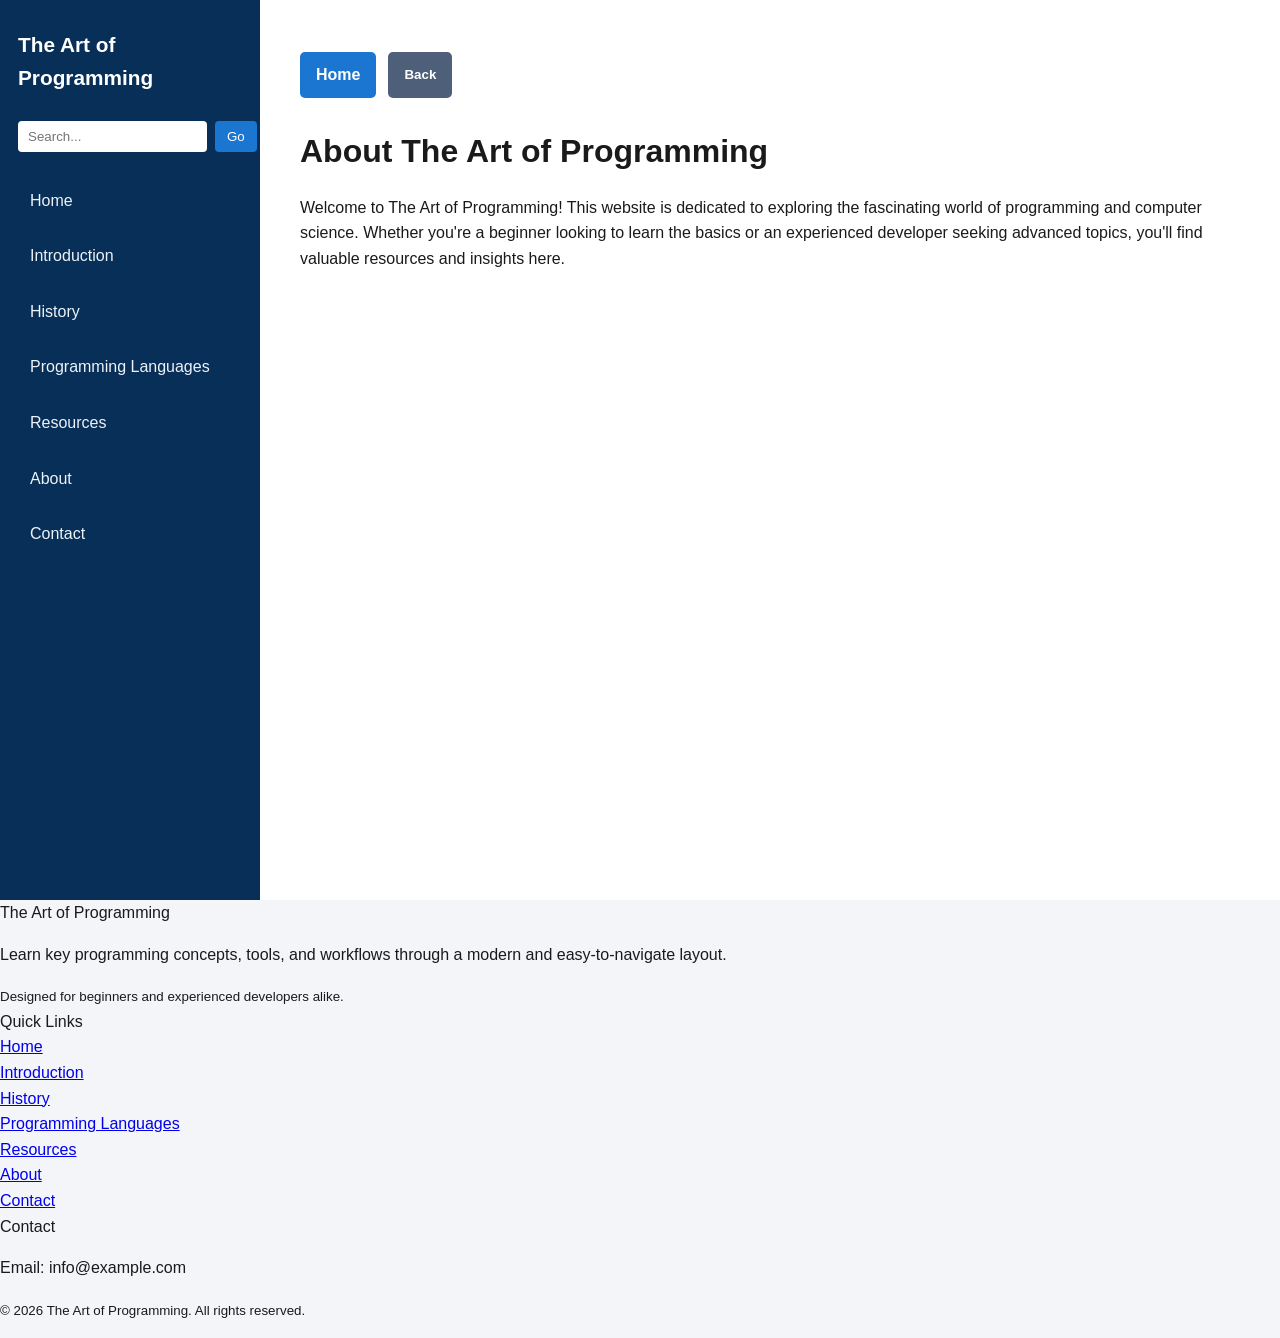
==== about.html @ c0d6c1f7 "this new oen" ====
<!DOCTYPE html>
<html lang="en">
<head>
    <meta charset="UTF-8">
    <meta name="viewport" content="width=device-width, initial-scale=1.0">
    <title>About - The Art of Programming</title>
</head>
<body>
  <style>
      body {
        font-family: Arial, sans-serif;
        line-height: 1.6;
        margin: 0;
        padding: 0;
        background-color: #f3f5f9;
        color: #1a1a1a;
      }
      .page-layout {
        display: flex;
        min-height: 100vh;
      }
      .sidebar {
        width: 260px;
        background-color: #072f57;
        color: #ffffff;
        padding: 28px 18px;
        box-sizing: border-box;
      }
      .logo {
        font-size: 1.3rem;
        font-weight: 700;
        margin-bottom: 26px;
      }
      .search-form {
        display: flex;
        gap: 8px;
        margin-bottom: 26px;
      }
      .search-form input {
        flex: 1;
        padding: 8px 10px;
        border: none;
        border-radius: 4px;
      }
      .search-form button {
        padding: 8px 12px;
        border: none;
        border-radius: 4px;
        background-color: #1b76d1;
        color: white;
        cursor: pointer;
      }
      .search-form button:hover {
        background-color: #1665ad;
      }
      .sidebar-nav {
        display: flex;
        flex-direction: column;
        gap: 10px;
      }
      .sidebar-nav a {
        color: #eef2f9;
        text-decoration: none;
        padding: 10px 12px;
        border-radius: 6px;
      }
      .sidebar-nav a:hover {
        background-color: rgba(255, 255, 255, 0.12);
      }
      .main-content {
        flex: 1;
        padding: 34px 40px;
        background-color: #ffffff;
      }
      .main-content h1 {
        font-size: 2rem;
        margin-top: 0;
        margin-bottom: 18px;
      }
      .button-bar {
        margin: 18px 0 28px;
        display: flex;
        flex-wrap: wrap;
        gap: 12px;
      }
      .button {
        display: inline-flex;
        align-items: center;
        justify-content: center;
        padding: 10px 16px;
        border-radius: 5px;
        border: none;
        background-color: #1b76d1;
        color: white;
        text-decoration: none;
        font-weight: 600;
        cursor: pointer;
      }
      .button:hover {
        background-color: #1665ad;
      }
      .button.secondary {
        background-color: #4d5f79;
      }
      .button.secondary:hover {
        background-color: #3a4f69;
      }
  </style>

  <div class="page-layout">
    <aside class="sidebar">
      <div class="logo">The Art of Programming</div>
      <form class="search-form" action="/search" method="get">
        <input type="text" name="q" placeholder="Search...">
        <button type="submit">Go</button>
      </form>
      <nav class="sidebar-nav">
        <a href="index.html">Home</a>
        <a href="introduction.html">Introduction</a>
        <a href="history.html">History</a>
        <a href="programming-languages.html">Programming Languages</a>
        <a href="resources.html">Resources</a>
        <a href="about.html">About</a>
        <a href="contact.html">Contact</a>
      </nav>
    </aside>
    <main class="main-content">
      <div class="button-bar">
        <a class="button" href="index.html">Home</a>
        <button class="button secondary" onclick="history.back()">Back</button>
      </div>
      <h1>About The Art of Programming</h1>
      <p>Welcome to The Art of Programming! This website is dedicated to exploring the fascinating
        world of programming and computer science. Whether you're a beginner looking to learn the basics or an experienced developer seeking advanced topics,
        you'll find valuable resources and insights here.</p>
    </main>
  </div>
  <footer class="footer">
    <div class="footer-col">
      <div class="footer-title">The Art of Programming</div>
      <p>Learn key programming concepts, tools, and workflows through a modern and easy-to-navigate layout.</p>
      <small>Designed for beginners and experienced developers alike.</small>
    </div>
    <div class="footer-col">
      <div class="footer-title">Quick Links</div>
      <a href="index.html">Home</a><br>
      <a href="introduction.html">Introduction</a><br>
      <a href="history.html">History</a><br>
      <a href="programming-languages.html">Programming Languages</a><br>
      <a href="resources.html">Resources</a><br>
      <a href="about.html">About</a><br>
      <a href="contact.html">Contact</a>
    </div>
    <div class="footer-col">
      <div class="footer-title">Contact</div>
      <p>Email: info@example.com</p>
      <p><small>&copy; 2026 The Art of Programming. All rights reserved.</small></p>
    </div>
  </footer>
</body>
</html>
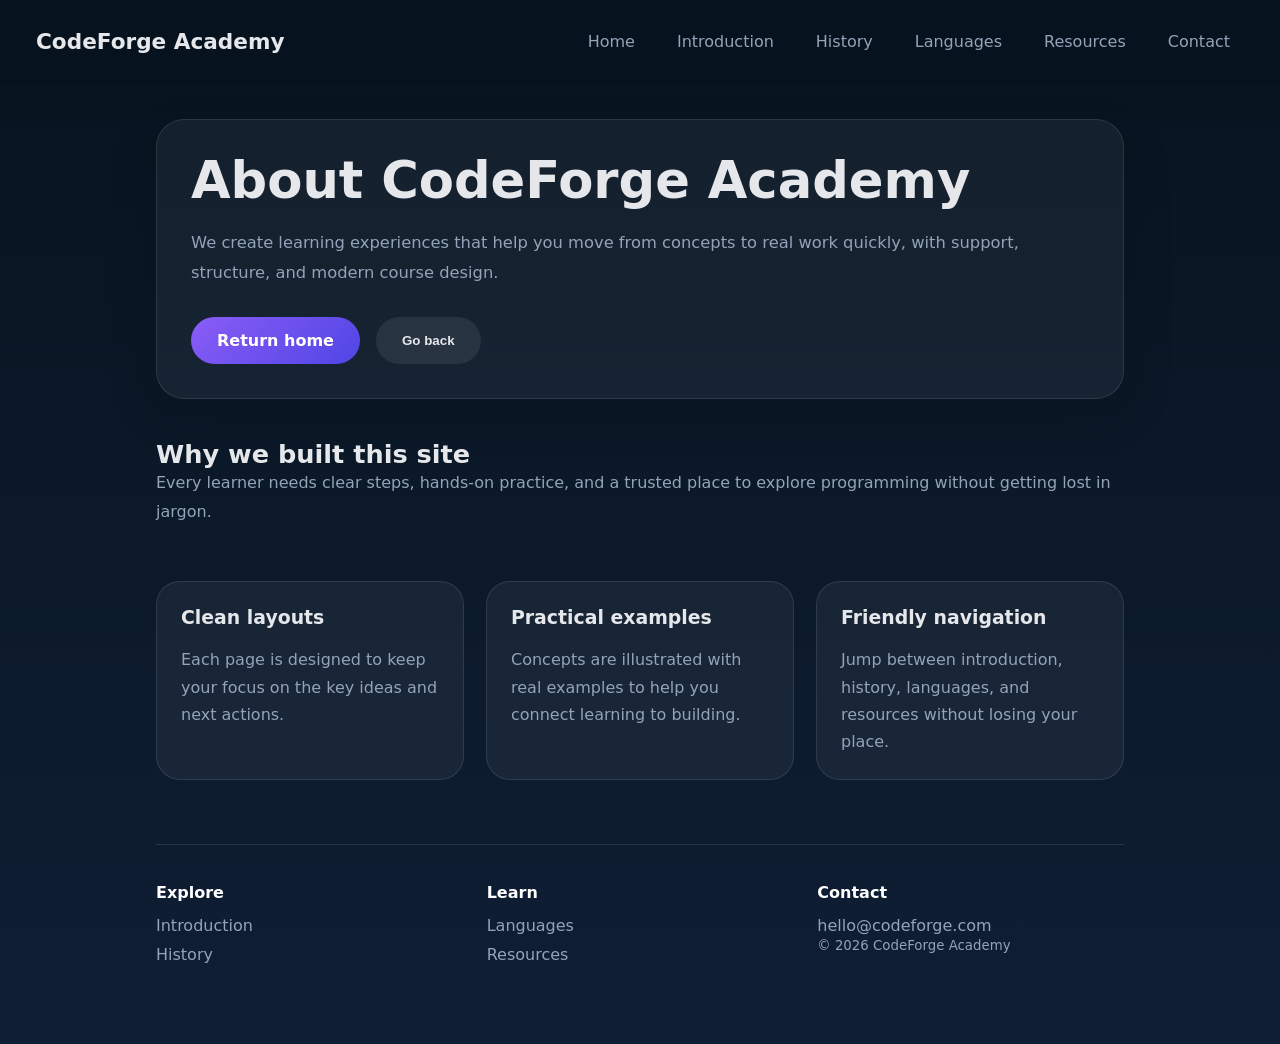
==== commit beb57d5f: "second time update" ====
--- a/about.html
+++ b/about.html
@@ -1,161 +1,102 @@
 <!DOCTYPE html>
-<html lang="en">
+<html lang="en-GB">
 <head>
-    <meta charset="UTF-8">
-    <meta name="viewport" content="width=device-width, initial-scale=1.0">
-    <title>About - The Art of Programming</title>
+  <meta charset="UTF-8">
+  <meta name="viewport" content="width=device-width, initial-scale=1.0">
+  <title>About - CodeForge Academy</title>
 </head>
 <body>
   <style>
-      body {
-        font-family: Arial, sans-serif;
-        line-height: 1.6;
-        margin: 0;
-        padding: 0;
-        background-color: #f3f5f9;
-        color: #1a1a1a;
-      }
-      .page-layout {
-        display: flex;
-        min-height: 100vh;
-      }
-      .sidebar {
-        width: 260px;
-        background-color: #072f57;
-        color: #ffffff;
-        padding: 28px 18px;
-        box-sizing: border-box;
-      }
-      .logo {
-        font-size: 1.3rem;
-        font-weight: 700;
-        margin-bottom: 26px;
-      }
-      .search-form {
-        display: flex;
-        gap: 8px;
-        margin-bottom: 26px;
-      }
-      .search-form input {
-        flex: 1;
-        padding: 8px 10px;
-        border: none;
-        border-radius: 4px;
-      }
-      .search-form button {
-        padding: 8px 12px;
-        border: none;
-        border-radius: 4px;
-        background-color: #1b76d1;
-        color: white;
-        cursor: pointer;
-      }
-      .search-form button:hover {
-        background-color: #1665ad;
-      }
-      .sidebar-nav {
-        display: flex;
-        flex-direction: column;
-        gap: 10px;
-      }
-      .sidebar-nav a {
-        color: #eef2f9;
-        text-decoration: none;
-        padding: 10px 12px;
-        border-radius: 6px;
-      }
-      .sidebar-nav a:hover {
-        background-color: rgba(255, 255, 255, 0.12);
-      }
-      .main-content {
-        flex: 1;
-        padding: 34px 40px;
-        background-color: #ffffff;
-      }
-      .main-content h1 {
-        font-size: 2rem;
-        margin-top: 0;
-        margin-bottom: 18px;
-      }
-      .button-bar {
-        margin: 18px 0 28px;
-        display: flex;
-        flex-wrap: wrap;
-        gap: 12px;
-      }
-      .button {
-        display: inline-flex;
-        align-items: center;
-        justify-content: center;
-        padding: 10px 16px;
-        border-radius: 5px;
-        border: none;
-        background-color: #1b76d1;
-        color: white;
-        text-decoration: none;
-        font-weight: 600;
-        cursor: pointer;
-      }
-      .button:hover {
-        background-color: #1665ad;
-      }
-      .button.secondary {
-        background-color: #4d5f79;
-      }
-      .button.secondary:hover {
-        background-color: #3a4f69;
-      }
+    :root { --bg: #07141f; --text: #e5e7eb; --muted: #94a3b8; --accent: #8b5cf6; }
+    body { margin:0; min-height:100vh; font-family: Inter, system-ui, -apple-system, BlinkMacSystemFont, 'Segoe UI', sans-serif; color: var(--text); background: linear-gradient(180deg, #07141f 0%, #0f1e34 100%); }
+    * { box-sizing:border-box; } a { color: inherit; text-decoration: none; }
+    header { display:flex; justify-content:space-between; align-items:center; padding:22px 36px; background: rgba(7,20,31,0.92); position:sticky; top:0; z-index:5; backdrop-filter: blur(10px); }
+    .brand { font-weight:800; font-size:1.35rem; }
+    .nav { display:flex; flex-wrap:wrap; gap:14px; }
+    .nav-link { padding:10px 14px; border-radius:999px; color: var(--muted); transition: background 0.2s ease, color 0.2s ease; }
+    .nav-link:hover { background: rgba(255,255,255,0.08); color: #fff; }
+    .page { max-width:1040px; margin:0 auto; padding:36px 36px 80px; }
+    .hero { background: rgba(255,255,255,0.05); border:1px solid rgba(255,255,255,0.10); border-radius:28px; padding:34px; box-shadow:0 20px 50px rgba(0,0,0,0.16); }
+    .hero h1 { margin:0; font-size: clamp(2.8rem, 4vw, 3.6rem); line-height:1.02; }
+    .hero p { margin:22px 0 0; color: var(--muted); line-height:1.8; font-size:1.02rem; }
+    .buttons { display:flex; flex-wrap:wrap; gap:16px; margin-top:30px; }
+    .button { border:none; border-radius:999px; padding:14px 26px; font-weight:700; cursor:pointer; transition: transform 0.2s ease, background 0.2s ease; }
+    .button-primary { background: linear-gradient(135deg, var(--accent), #4f46e5); color:#fff; }
+    .button-secondary { background: rgba(255,255,255,0.08); color: var(--text); }
+    .button:hover { transform: translateY(-2px); }
+    .content { display:grid; gap:26px; margin-top:40px; }
+    .content h2 { margin:0; font-size:1.6rem; }
+    .content p { margin:0; color: var(--muted); line-height:1.8; }
+    .cards { display:grid; grid-template-columns: repeat(auto-fit, minmax(240px,1fr)); gap:22px; margin-top:28px; }
+    .card { background: rgba(255,255,255,0.05); border:1px solid rgba(255,255,255,0.10); border-radius:24px; padding:24px; }
+    .card h3 { margin-top:0; font-size:1.18rem; }
+    .card p { margin:14px 0 0; color: var(--muted); line-height:1.7; }
+    .footer { margin-top:64px; padding-top:38px; border-top:1px solid rgba(255,255,255,0.10); display:grid; grid-template-columns:repeat(auto-fit,minmax(200px,1fr)); gap:24px; color: var(--muted); }
+    .footer h4 { margin:0 0 14px; color:#fff; }
+    .footer a { display:block; margin-top:10px; }
+    @media (max-width:720px) { header { padding:18px 18px; } .page { padding:24px 18px 60px; } }
   </style>
 
-  <div class="page-layout">
-    <aside class="sidebar">
-      <div class="logo">The Art of Programming</div>
-      <form class="search-form" action="/search" method="get">
-        <input type="text" name="q" placeholder="Search...">
-        <button type="submit">Go</button>
-      </form>
-      <nav class="sidebar-nav">
-        <a href="index.html">Home</a>
+  <header>
+    <div class="brand">CodeForge Academy</div>
+    <nav class="nav">
+      <a class="nav-link" href="index.html">Home</a>
+      <a class="nav-link" href="introduction.html">Introduction</a>
+      <a class="nav-link" href="history.html">History</a>
+      <a class="nav-link" href="programming-languages.html">Languages</a>
+      <a class="nav-link" href="resources.html">Resources</a>
+      <a class="nav-link" href="contact.html">Contact</a>
+    </nav>
+  </header>
+
+  <main class="page">
+    <section class="hero">
+      <h1>About CodeForge Academy</h1>
+      <p>We create learning experiences that help you move from concepts to real work quickly, with support, structure, and modern course design.</p>
+      <div class="buttons">
+        <a class="button button-primary" href="index.html">Return home</a>
+        <button class="button button-secondary" onclick="history.back()">Go back</button>
+      </div>
+    </section>
+
+    <section class="content">
+      <div>
+        <h2>Why we built this site</h2>
+        <p>Every learner needs clear steps, hands-on practice, and a trusted place to explore programming without getting lost in jargon.</p>
+      </div>
+      <div class="cards">
+        <article class="card">
+          <h3>Clean layouts</h3>
+          <p>Each page is designed to keep your focus on the key ideas and next actions.</p>
+        </article>
+        <article class="card">
+          <h3>Practical examples</h3>
+          <p>Concepts are illustrated with real examples to help you connect learning to building.</p>
+        </article>
+        <article class="card">
+          <h3>Friendly navigation</h3>
+          <p>Jump between introduction, history, languages, and resources without losing your place.</p>
+        </article>
+      </div>
+    </section>
+
+    <footer class="footer">
+      <div>
+        <h4>Explore</h4>
         <a href="introduction.html">Introduction</a>
         <a href="history.html">History</a>
-        <a href="programming-languages.html">Programming Languages</a>
+      </div>
+      <div>
+        <h4>Learn</h4>
+        <a href="programming-languages.html">Languages</a>
         <a href="resources.html">Resources</a>
-        <a href="about.html">About</a>
-        <a href="contact.html">Contact</a>
-      </nav>
-    </aside>
-    <main class="main-content">
-      <div class="button-bar">
-        <a class="button" href="index.html">Home</a>
-        <button class="button secondary" onclick="history.back()">Back</button>
       </div>
-      <h1>About The Art of Programming</h1>
-      <p>Welcome to The Art of Programming! This website is dedicated to exploring the fascinating
-        world of programming and computer science. Whether you're a beginner looking to learn the basics or an experienced developer seeking advanced topics,
-        you'll find valuable resources and insights here.</p>
-    </main>
-  </div>
-  <footer class="footer">
-    <div class="footer-col">
-      <div class="footer-title">The Art of Programming</div>
-      <p>Learn key programming concepts, tools, and workflows through a modern and easy-to-navigate layout.</p>
-      <small>Designed for beginners and experienced developers alike.</small>
-    </div>
-    <div class="footer-col">
-      <div class="footer-title">Quick Links</div>
-      <a href="index.html">Home</a><br>
-      <a href="introduction.html">Introduction</a><br>
-      <a href="history.html">History</a><br>
-      <a href="programming-languages.html">Programming Languages</a><br>
-      <a href="resources.html">Resources</a><br>
-      <a href="about.html">About</a><br>
-      <a href="contact.html">Contact</a>
-    </div>
-    <div class="footer-col">
-      <div class="footer-title">Contact</div>
-      <p>Email: info@example.com</p>
-      <p><small>&copy; 2026 The Art of Programming. All rights reserved.</small></p>
-    </div>
-  </footer>
+      <div>
+        <h4>Contact</h4>
+        <a href="mailto:hello@codeforge.com">hello@codeforge.com</a>
+        <small>&copy; 2026 CodeForge Academy</small>
+      </div>
+    </footer>
+  </main>
 </body>
 </html>
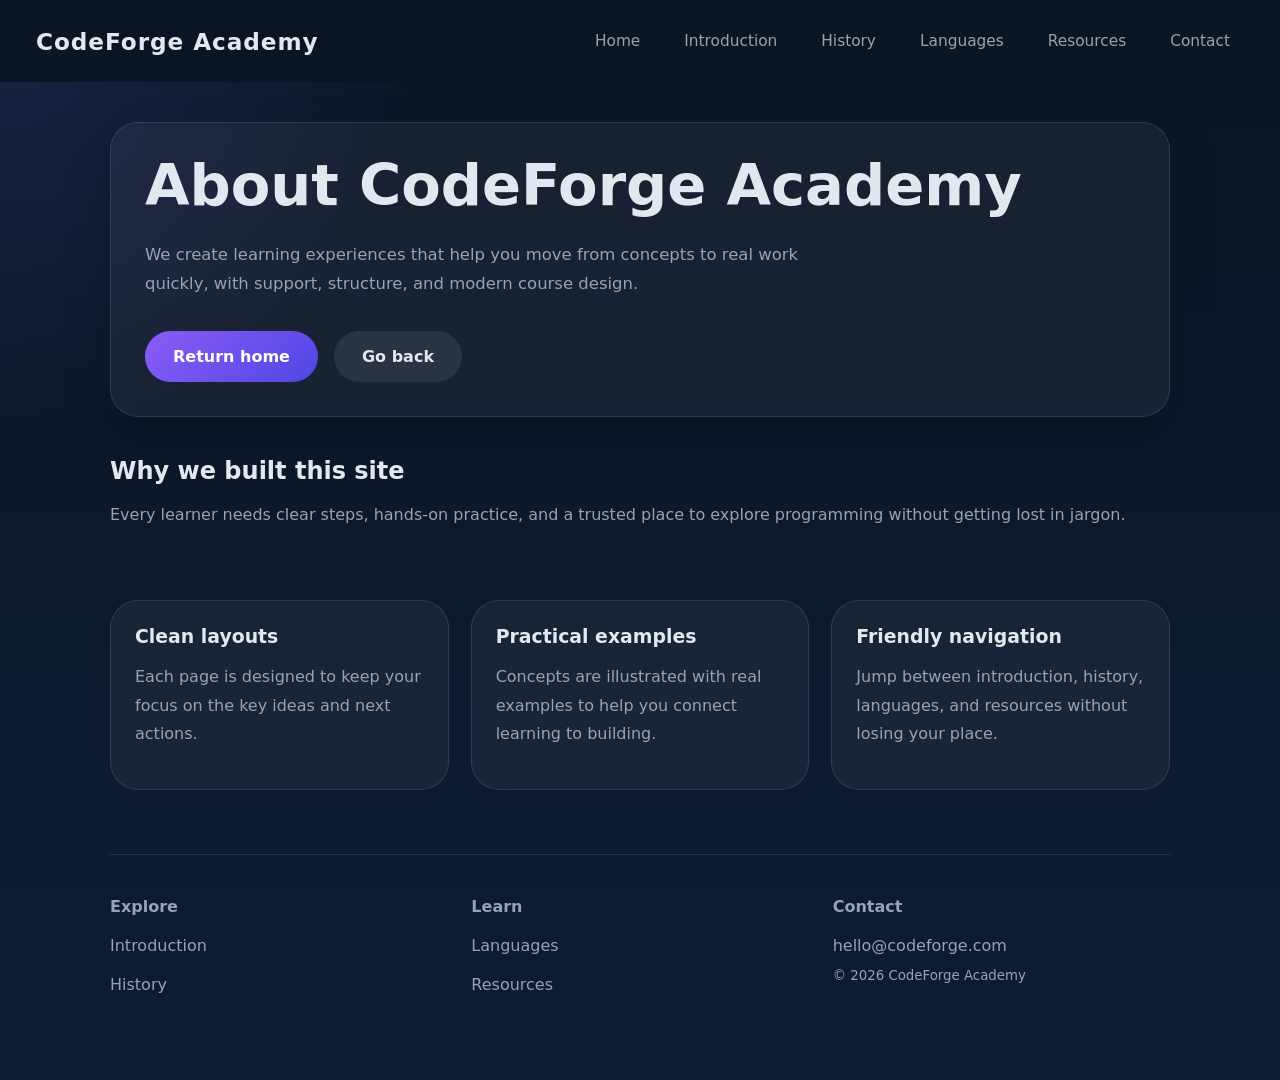
==== commit b5ba340a: "third time update" ====
--- a/about.html
+++ b/about.html
@@ -4,38 +4,9 @@
   <meta charset="UTF-8">
   <meta name="viewport" content="width=device-width, initial-scale=1.0">
   <title>About - CodeForge Academy</title>
+  <link rel="stylesheet" href="style.css">
 </head>
 <body>
-  <style>
-    :root { --bg: #07141f; --text: #e5e7eb; --muted: #94a3b8; --accent: #8b5cf6; }
-    body { margin:0; min-height:100vh; font-family: Inter, system-ui, -apple-system, BlinkMacSystemFont, 'Segoe UI', sans-serif; color: var(--text); background: linear-gradient(180deg, #07141f 0%, #0f1e34 100%); }
-    * { box-sizing:border-box; } a { color: inherit; text-decoration: none; }
-    header { display:flex; justify-content:space-between; align-items:center; padding:22px 36px; background: rgba(7,20,31,0.92); position:sticky; top:0; z-index:5; backdrop-filter: blur(10px); }
-    .brand { font-weight:800; font-size:1.35rem; }
-    .nav { display:flex; flex-wrap:wrap; gap:14px; }
-    .nav-link { padding:10px 14px; border-radius:999px; color: var(--muted); transition: background 0.2s ease, color 0.2s ease; }
-    .nav-link:hover { background: rgba(255,255,255,0.08); color: #fff; }
-    .page { max-width:1040px; margin:0 auto; padding:36px 36px 80px; }
-    .hero { background: rgba(255,255,255,0.05); border:1px solid rgba(255,255,255,0.10); border-radius:28px; padding:34px; box-shadow:0 20px 50px rgba(0,0,0,0.16); }
-    .hero h1 { margin:0; font-size: clamp(2.8rem, 4vw, 3.6rem); line-height:1.02; }
-    .hero p { margin:22px 0 0; color: var(--muted); line-height:1.8; font-size:1.02rem; }
-    .buttons { display:flex; flex-wrap:wrap; gap:16px; margin-top:30px; }
-    .button { border:none; border-radius:999px; padding:14px 26px; font-weight:700; cursor:pointer; transition: transform 0.2s ease, background 0.2s ease; }
-    .button-primary { background: linear-gradient(135deg, var(--accent), #4f46e5); color:#fff; }
-    .button-secondary { background: rgba(255,255,255,0.08); color: var(--text); }
-    .button:hover { transform: translateY(-2px); }
-    .content { display:grid; gap:26px; margin-top:40px; }
-    .content h2 { margin:0; font-size:1.6rem; }
-    .content p { margin:0; color: var(--muted); line-height:1.8; }
-    .cards { display:grid; grid-template-columns: repeat(auto-fit, minmax(240px,1fr)); gap:22px; margin-top:28px; }
-    .card { background: rgba(255,255,255,0.05); border:1px solid rgba(255,255,255,0.10); border-radius:24px; padding:24px; }
-    .card h3 { margin-top:0; font-size:1.18rem; }
-    .card p { margin:14px 0 0; color: var(--muted); line-height:1.7; }
-    .footer { margin-top:64px; padding-top:38px; border-top:1px solid rgba(255,255,255,0.10); display:grid; grid-template-columns:repeat(auto-fit,minmax(200px,1fr)); gap:24px; color: var(--muted); }
-    .footer h4 { margin:0 0 14px; color:#fff; }
-    .footer a { display:block; margin-top:10px; }
-    @media (max-width:720px) { header { padding:18px 18px; } .page { padding:24px 18px 60px; } }
-  </style>
 
   <header>
     <div class="brand">CodeForge Academy</div>
--- a/style.css
+++ b/style.css
@@ -0,0 +1,329 @@
+:root {
+  --bg: #0b1524;
+  --panel: rgba(255, 255, 255, 0.06);
+  --panel-border: rgba(255, 255, 255, 0.10);
+  --text: #e2e8f0;
+  --muted: #94a3b8;
+  --accent: #8b5cf6;
+  --accent-strong: #4f46e5;
+  --surface: rgba(255, 255, 255, 0.05);
+  --surface-strong: rgba(255, 255, 255, 0.08);
+  --radius: 24px;
+  --shadow: 0 20px 50px rgba(0, 0, 0, 0.16);
+}
+
+* {
+  box-sizing: border-box;
+}
+
+html {
+  scroll-behavior: smooth;
+}
+
+body {
+  margin: 0;
+  min-height: 100vh;
+  font-family: Inter, system-ui, -apple-system, BlinkMacSystemFont, 'Segoe UI', sans-serif;
+  color: var(--text);
+  background: radial-gradient(circle at top left, rgba(99, 102, 241, 0.16), transparent 26%),
+    linear-gradient(180deg, #0b1524 0%, #0e1b33 100%);
+}
+
+body::selection {
+  background: rgba(139, 92, 246, 0.24);
+  color: #fff;
+}
+
+a {
+  color: inherit;
+  text-decoration: none;
+}
+
+button {
+  font: inherit;
+}
+
+header {
+  position: sticky;
+  top: 0;
+  z-index: 10;
+  display: flex;
+  justify-content: space-between;
+  align-items: center;
+  gap: 20px;
+  padding: 22px 36px;
+  background: rgba(11, 21, 36, 0.94);
+  backdrop-filter: blur(12px);
+}
+
+.brand {
+  font-weight: 800;
+  font-size: 1.45rem;
+  letter-spacing: 0.04em;
+}
+
+.nav {
+  display: flex;
+  flex-wrap: wrap;
+  gap: 16px;
+  align-items: center;
+}
+
+.nav-link {
+  color: var(--muted);
+  font-size: 0.96rem;
+  padding: 10px 14px;
+  border-radius: 999px;
+  transition: background 0.25s ease, color 0.25s ease;
+}
+
+.nav-link:hover,
+.nav-link:focus-visible {
+  background: rgba(255, 255, 255, 0.08);
+  color: #fff;
+  outline: none;
+}
+
+.main,
+.page {
+  max-width: 1140px;
+  margin: 0 auto;
+  padding: 40px 40px 80px;
+}
+
+.hero,
+.hero-stack,
+.card,
+.banner-card {
+  background: var(--surface);
+  border: 1px solid var(--panel-border);
+  border-radius: 28px;
+  padding: 34px;
+}
+
+.hero {
+  box-shadow: var(--shadow);
+}
+
+.hero h1,
+.hero-copy h1 {
+  margin: 0;
+  font-size: clamp(3rem, 4.5vw, 4.8rem);
+  line-height: 1.02;
+}
+
+.hero p,
+.hero-copy p,
+.content p,
+.banner-card p,
+.section-heading p,
+.card p,
+.hero-stack .stat span,
+.footer {
+  color: var(--muted);
+  line-height: 1.8;
+}
+
+.hero-copy p,
+.hero p {
+  margin: 24px 0 0;
+  max-width: 720px;
+  font-size: 1.03rem;
+}
+
+.hero-actions,
+.buttons {
+  display: flex;
+  flex-wrap: wrap;
+  gap: 16px;
+  margin-top: 32px;
+}
+
+.button {
+  display: inline-flex;
+  align-items: center;
+  justify-content: center;
+  border: none;
+  border-radius: 999px;
+  padding: 16px 28px;
+  font-weight: 700;
+  cursor: pointer;
+  transition: transform 0.2s ease, background-color 0.2s ease, box-shadow 0.2s ease;
+  text-decoration: none;
+}
+
+.button-primary {
+  color: #fff;
+  background: linear-gradient(135deg, var(--accent), var(--accent-strong));
+}
+
+.button-secondary {
+  color: var(--text);
+  background: rgba(255, 255, 255, 0.08);
+}
+
+.button:hover,
+.button:focus-visible {
+  transform: translateY(-1px);
+  outline: none;
+}
+
+.section {
+  margin-top: 56px;
+}
+
+.section-heading {
+  display: flex;
+  flex-wrap: wrap;
+  justify-content: space-between;
+  gap: 18px;
+  align-items: flex-end;
+}
+
+.section-heading h2,
+.content h2,
+.card h3,
+.banner-card h3,
+.footer h4 {
+  margin: 0;
+}
+
+.section-heading h2 {
+  font-size: 2rem;
+}
+
+.section-heading p {
+  max-width: 650px;
+}
+
+.content {
+  display: grid;
+  gap: 26px;
+  margin-top: 40px;
+}
+
+.cards {
+  display: grid;
+  grid-template-columns: repeat(auto-fit, minmax(240px, 1fr));
+  gap: 22px;
+  margin-top: 28px;
+}
+
+.card {
+  padding: 24px;
+}
+
+.card h3,
+.banner-card h3 {
+  font-size: 1.18rem;
+}
+
+.hero-stack {
+  display: grid;
+  gap: 18px;
+  padding: 30px;
+  box-shadow: 0 20px 60px rgba(0, 0, 0, 0.18);
+}
+
+.hero-stack .stat {
+  display: grid;
+  gap: 12px;
+  padding: 18px 20px;
+  background: rgba(255, 255, 255, 0.05);
+  border: 1px solid rgba(255, 255, 255, 0.08);
+  border-radius: 22px;
+}
+
+.hero-stack .stat strong {
+  font-size: 1.75rem;
+  display: block;
+}
+
+.banner {
+  margin-top: 36px;
+  display: grid;
+  grid-template-columns: repeat(3, minmax(0, 1fr));
+  gap: 18px;
+}
+
+.section-list {
+  display: grid;
+  gap: 18px;
+  margin-top: 28px;
+  list-style: none;
+  padding: 0;
+}
+
+.section-list li {
+  padding: 20px;
+  border-radius: 24px;
+  background: rgba(255, 255, 255, 0.04);
+  border: 1px solid rgba(255, 255, 255, 0.08);
+}
+
+.section-list li strong {
+  display: block;
+  margin-bottom: 10px;
+}
+
+.footer {
+  margin-top: 64px;
+  padding-top: 38px;
+  border-top: 1px solid rgba(255, 255, 255, 0.10);
+  display: grid;
+  grid-template-columns: repeat(auto-fit, minmax(200px, 1fr));
+  gap: 24px;
+}
+
+.footer p,
+.footer a,
+.footer small {
+  color: var(--muted);
+  margin: 0;
+  line-height: 1.8;
+}
+
+.footer a {
+  display: block;
+  margin-top: 10px;
+}
+
+.footer a:hover {
+  color: #fff;
+}
+
+@media (max-width: 980px) {
+  .hero,
+  .hero-stack,
+  .card,
+  .banner-card {
+    padding: 28px;
+  }
+
+  .banner {
+    grid-template-columns: repeat(2, minmax(0, 1fr));
+  }
+}
+
+@media (max-width: 720px) {
+  header {
+    padding: 18px;
+  }
+
+  .main,
+  .page {
+    padding: 24px 18px 60px;
+  }
+
+  .nav {
+    justify-content: center;
+  }
+
+  .banner {
+    grid-template-columns: 1fr;
+  }
+
+  .section-heading {
+    align-items: flex-start;
+  }
+}
